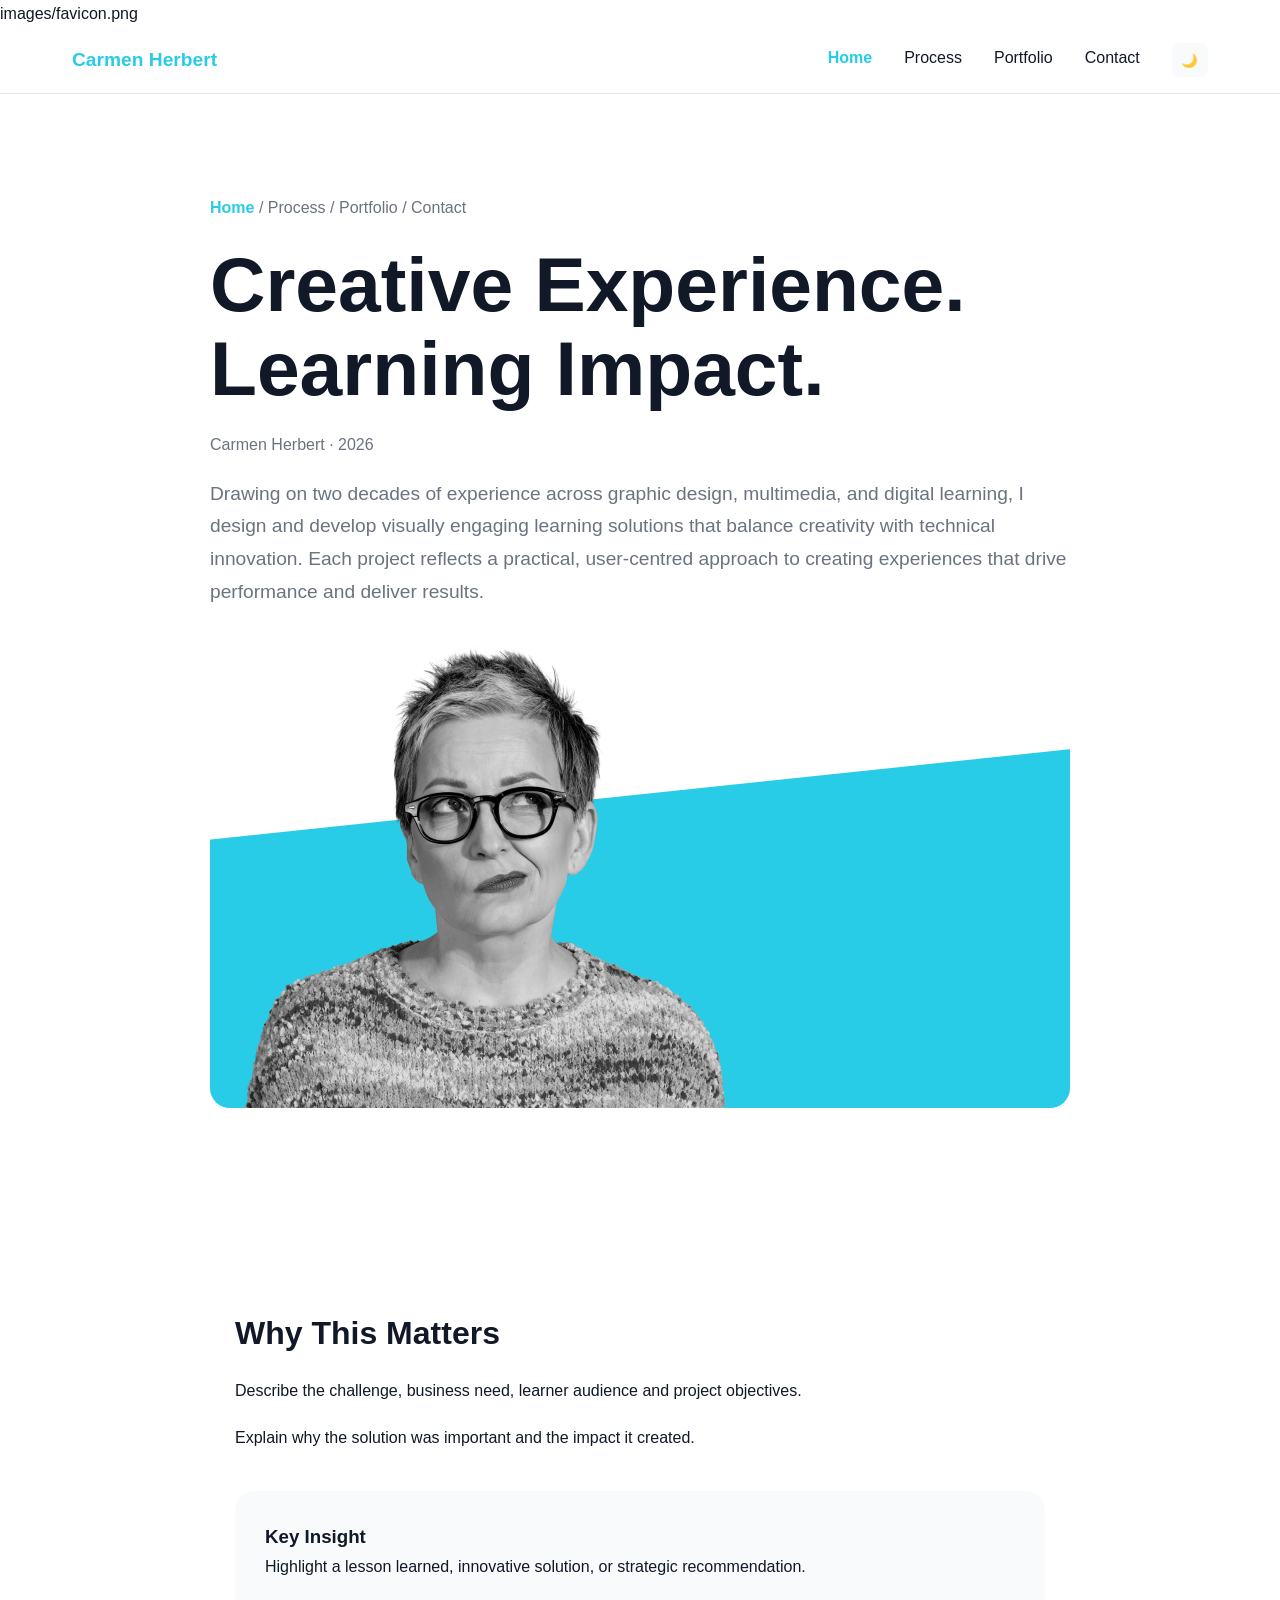
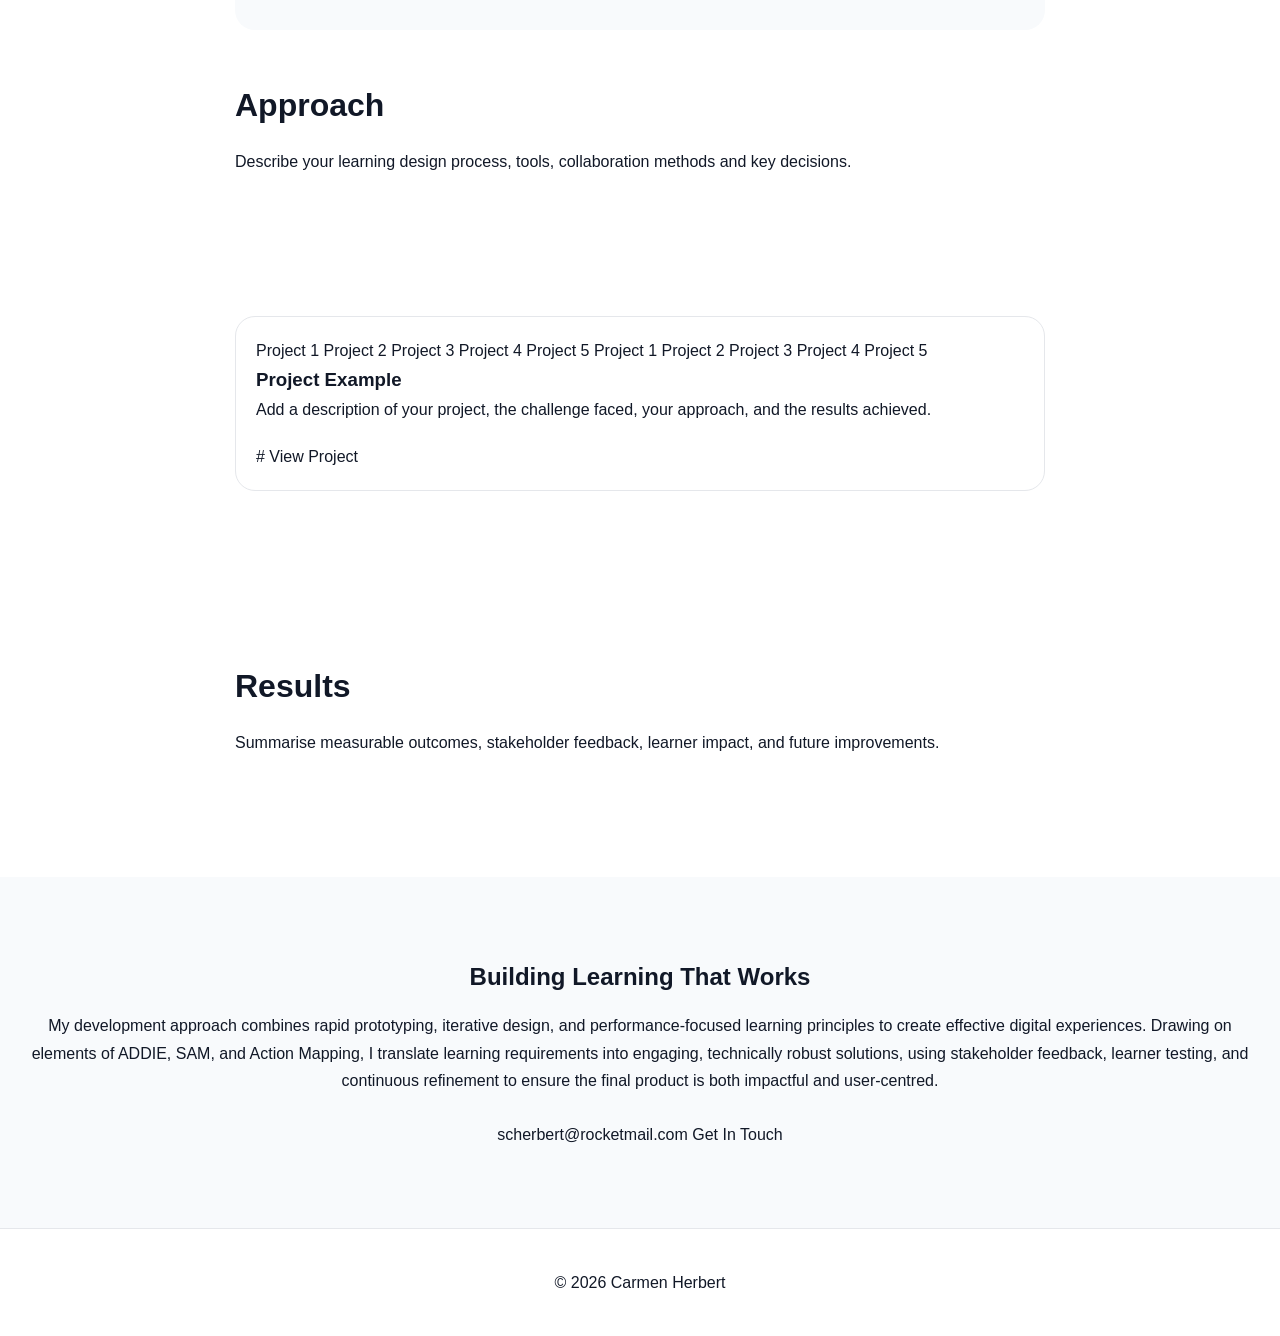
==== index.html @ e52f20be "Update index.html" ====
<!DOCTYPE html>
<html lang="en">
<head>
<meta charset="UTF-8">
<meta name="viewport" content="width=device-width, initial-scale=1.0">

<title>Carmen Herbert | Learning Experience Portfolio</title>
<link>images/favicon.png</link>
<style>

:root{
    --bg:#ffffff;
    --text:#111827;
    --muted:#6b7280;
    --card:#f8fafc;
    --border:#e5e7eb;
}

.dark{
    --bg:#0f172a;
    --text:#f8fafc;
    --muted:#94a3b8;
    --card:#1e293b;
    --border:#334155;
}

*{
    margin:0;
    padding:0;
    box-sizing:border-box;
}

html{
    scroll-behavior:smooth;
}

body{
    font-family:Arial, Helvetica, sans-serif;
    background:var(--bg);
    color:var(--text);
    line-height:1.7;
    transition:.3s ease;
}

/* NAVIGATION */

.menu a{
    text-decoration:none;
    color:var(--muted);
    padding-bottom:5px;
}

.menu a:hover{
    color:var(--text);
}

.menu a.active{
    color:#29cce6;
    font-weight:700;
}

.menu a{
    text-decoration:none;
    color:var(--text);
    transition:.3s;
}

.menu a:hover{
    color:#29cce6;
}

header{
    position:sticky;
    top:0;
    background:var(--bg);
    border-bottom:1px solid var(--border);
    z-index:1000;
}

.nav{
    max-width:1200px;
    margin:auto;
    padding:1rem 2rem;

    display:flex;
    justify-content:space-between;
    align-items:center;
}

.logo{
    font-weight:bold;
    font-size:1.2rem;
    color:#29cce6;
}

.menu{
    display:flex;
    align-items:center;
    gap:2rem;
}

.menu a{
    text-decoration:none;
    color:var(--text);
}

.theme-btn{
    border:none;
    background:var(--card);
    color:var(--text);
    padding:.6rem;
    border-radius:8px;
    cursor:pointer;
}

.hamburger{
    display:none;
    background:none;
    border:none;
    color:var(--text);
    font-size:1.5rem;
    cursor:pointer;
}

/* HERO */

.hero{
    max-width:900px;
    margin:auto;
    padding:100px 20px 60px;
}
.hero-image{
    width:100%;
    max-width:1100px;
    height:500px;
    margin:0 auto 50px;

    background-size:cover;
    background-position:center;
    background-repeat:no-repeat;

    border-radius:20px;
}

.home-hero{
    background-image:url('images/home-hero.png');
}

.process-hero{
    background-image:url('images/process-hero.png');
}

.portfolio-hero{
    background-image:url('images/portfolio-hero.png');
}

.contact-hero{
    background-image:url('images/contact-hero.png');
}
    
.breadcrumbs{
    color:var(--muted);
    margin-bottom:20px;
}
.breadcrumbs a{
    color:var(--muted);
    text-decoration:none;
    transition:.3s;
}
.breadcrumbs a:hover{
    color:#29cce6;
}
.breadcrumbs a.active{
    color:#29cce6;
    font-weight:bold;
}

.hero h1{
    font-size:clamp(3rem,6vw,5rem);
    line-height:1.1;
    margin-bottom:20px;
}

.meta{
    color:var(--muted);
    margin-bottom:20px;
}

.intro{
    font-size:1.2rem;
    color:var(--muted);
}

/* CONTENT */

.content{
    max-width:850px;
    margin:auto;
    padding:40px 20px;
}

.content h2{
    margin:3rem 0 1rem;
    font-size:2rem;
}

.content p{
    margin-bottom:1.25rem;
}

.callout{
    background:var(--card);
    padding:30px;
    border-radius:20px;
    margin:40px 0;
}
.portfolio-slider::before,
.portfolio-slider::after {
    content: "";
    position: absolute;
    top: 0;
    width: 120px;
    height: 100%;
    z-index: 2;
}

.portfolio-slider::before {
    left: 0;
    background: linear-gradient(to right, white, transparent);
}

.portfolio-slider::after {
    right: 0;
    background: linear-gradient(to left, white, transparent);
}
/* PLACEHOLDER IMAGES */

.placeholder{
    background:var(--card);
    border:2px dashed var(--border);
    border-radius:20px;

    display:flex;
    justify-content:center;
    align-items:center;

    color:var(--muted);
    font-weight:bold;
    text-align:center;
}

.hero-placeholder{
    height:500px;
    margin:0 auto 50px;
    max-width:1100px;
}

.project-placeholder{
    height:300px;
    margin-bottom:20px;
}

/* PROJECT CARD */

.project-card{
    border:1px solid var(--border);
    border-radius:20px;
    padding:20px;
    margin:40px 0;
    transition:.3s ease;
}

.project-card:hover{
    transform:translateY(-5px);
}

.button{
    display:inline-block;
    background:#2563eb;
    color:white;
    text-decoration:none;
    padding:12px 20px;
    border-radius:10px;
    margin-top:10px;
}

/* CTA */

.cta{
    background:var(--card);
    text-align:center;
    padding:80px 20px;
    margin-top:60px;
}

.cta h2{
    margin-bottom:15px;
}

/* FOOTER */

footer{
    text-align:center;
    padding:40px;
    border-top:1px solid var(--border);
}

/* ANIMATION */

.reveal{
    opacity:0;
    transform:translateY(40px);
    transition:.8s ease;
}

.reveal.active{
    opacity:1;
    transform:translateY(0);
}
/* PORTFOLIO SLIDER */

.portfolio-slider{
    width:100%;
    overflow:hidden;
    position:relative;
    padding:20px 0;
}

.slider-track{
    display:flex;
    gap:20px;
    width:max-content;
    animation:scroll 30s linear infinite;
}

.slide{
    width:400px;
    height:250px;
    flex-shrink:0;

    background:linear-gradient(
        135deg,
        #d9d9d9,
        #bdbdbd
    );

    border-radius:16px;

    display:flex;
    align-items:center;
    justify-content:center;

    font-weight:bold;
    color:#666;

    box-shadow:0 8px 20px rgba(0,0,0,.15);
}

@keyframes scroll{

    from{
        transform:translateX(0);
    }

    to{
        transform:translateX(-50%);
    }

}
    
/* MOBILE */

@media(max-width:768px){

    .hamburger{
        display:block;
    }

    .menu{
        display:none;
        position:absolute;
        top:70px;
        left:0;
        right:0;
        background:var(--bg);
        flex-direction:column;
        padding:2rem;
        border-bottom:1px solid var(--border);
    }

    .menu.active{
        display:flex;
    }

    .hero h1{
        font-size:3rem;
    }
}

</style>

</head>

<body>

<header>

<nav class="nav">

<div class="logo">
Carmen Herbert
</div>

<button id="menu-toggle" class="hamburger">
☰
</button>

<div class="menu" id="menu">

<a href="index.html">Home</a>
<a href="process.html">Process</a>
<a href="portfolio.html">Portfolio</a>
<a href="contact.html">Contact</a>

<button id="theme-toggle" class="theme-btn">
🌙
</button>

</div>

</nav>

</header>

<main>

<section id="home" class="hero reveal">

<div class="breadcrumbs">

<a href="index.html">Home</a>
<span>/</span>

<a href="process.html">Process</a>
<span>/</span>

<a href="portfolio.html">Portfolio</a>
<span>/</span>

<a href="contact.html">Contact</a>

</div>

<h1>
Creative Experience. Learning Impact.
</h1>

<div class="meta">
Carmen Herbert · 2026
</div>

<p class="intro">
Drawing on two decades of experience across graphic design, multimedia, and digital learning, I design and develop visually engaging learning solutions that balance creativity with technical innovation. Each project reflects a practical, user-centred approach to creating experiences that drive performance and deliver results.

<div class="hero-image home-hero"></div>
</section>



<section id="process" class="content reveal">

<h2>Why This Matters</h2>

<p>
Describe the challenge, business need, learner audience and project objectives.
</p>

<p>
Explain why the solution was important and the impact it created.
</p>

<div class="callout">

<h3>Key Insight</h3>

<p>
Highlight a lesson learned, innovative solution, or strategic recommendation.
</p>

</div>

<h2>Approach</h2>

<p>
Describe your learning design process, tools, collaboration methods and key decisions.
</p>

</section>

<section id="portfolio" class="content reveal">

<div class="project-card">


Project 1
Project 2
Project 3
Project 4
Project 5
Project 1
Project 2
Project 3
Project 4
Project 5


<h3>Project Example</h3>

<p>
Add a description of your project, the challenge faced, your approach, and the results achieved.
</p>

#
View Project
</a>

</div>

</section>

<section class="content reveal">

<h2>Results</h2>

<p>
Summarise measurable outcomes, stakeholder feedback, learner impact, and future improvements.
</p>

</section>

<section id="contact" class="cta reveal">

<h2>
Building Learning That Works
</h2>

<p>
My development approach combines rapid prototyping, iterative design, and performance-focused learning principles to create effective digital experiences. Drawing on elements of ADDIE, SAM, and Action Mapping, I translate learning requirements into engaging, technically robust solutions, using stakeholder feedback, learner testing, and continuous refinement to ensure the final product is both impactful and user-centred.
</p>

<br>

scherbert@rocketmail.com
Get In Touch
</a>

</section>

</main>

<footer>

<p>© 2026 Carmen Herbert</p>

</footer>

<script>

/* Dark Mode */

const themeToggle =
document.getElementById("theme-toggle");

themeToggle.addEventListener("click",()=>{

document.body.classList.toggle("dark");

themeToggle.textContent =
document.body.classList.contains("dark")
? "☀️"
: "🌙";

});

/* Mobile Menu */

const menu =
document.getElementById("menu");

document
.getElementById("menu-toggle")
.addEventListener("click",()=>{

menu.classList.toggle("active");

});

/* Active Page */
 

document.addEventListener("DOMContentLoaded", () => {
 
    const currentPage =
        window.location.pathname.split("/").pop() || "index.html";

    document
        .querySelectorAll(".menu a, .breadcrumbs a")
        .forEach(link => {

            const href = link.getAttribute("href");
    
            if (
                href.toLowerCase() ===
                currentPage.toLowerCase()
            ) {
                link.classList.add("active");
            }
        });
});

    
/* Scroll Animation */

const observer =
new IntersectionObserver(entries=>{

entries.forEach(entry=>{

if(entry.isIntersecting){

entry.target.classList.add("active");

}

});

});

document
.querySelectorAll(".reveal")
.forEach(el=>observer.observe(el));

</script>

</body>
</html>
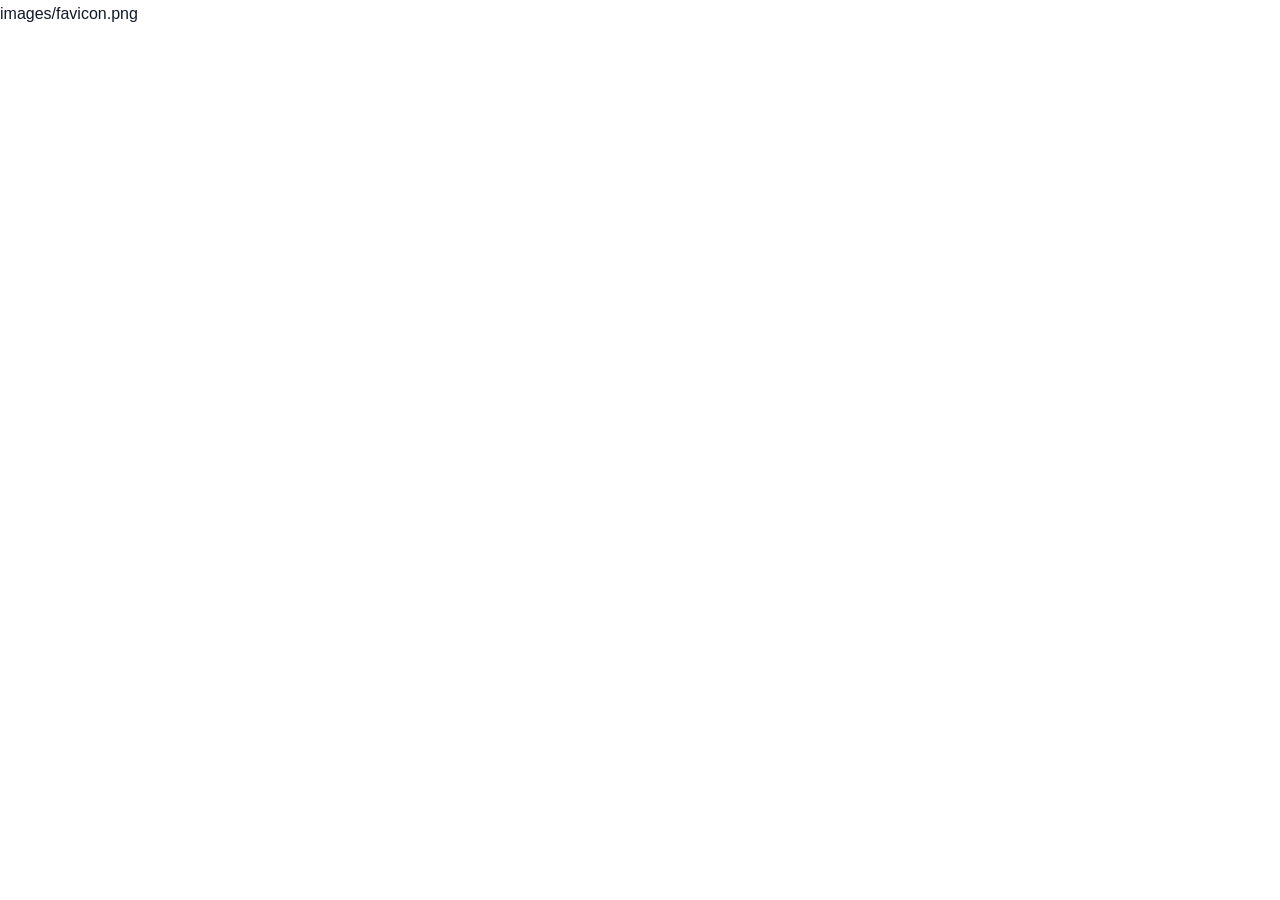
==== commit 53fbc839: "Update index.html" ====
--- a/index.html
+++ b/index.html
@@ -1,11 +1,14 @@
 <!DOCTYPE html>
 <html lang="en">
+
 <head>
 <meta charset="UTF-8">
 <meta name="viewport" content="width=device-width, initial-scale=1.0">
 
 <title>Carmen Herbert | Learning Experience Portfolio</title>
-<link>images/favicon.png</link>
+
+images/favicon.png
+
 <style>
 
 :root{
@@ -14,6 +17,7 @@
     --muted:#6b7280;
     --card:#f8fafc;
     --border:#e5e7eb;
+    --brand:#29cce6;
 }
 
 .dark{
@@ -39,35 +43,9 @@
     background:var(--bg);
     color:var(--text);
     line-height:1.7;
-    transition:.3s ease;
 }
 
 /* NAVIGATION */
-
-.menu a{
-    text-decoration:none;
-    color:var(--muted);
-    padding-bottom:5px;
-}
-
-.menu a:hover{
-    color:var(--text);
-}
-
-.menu a.active{
-    color:#29cce6;
-    font-weight:700;
-}
-
-.menu a{
-    text-decoration:none;
-    color:var(--text);
-    transition:.3s;
-}
-
-.menu a:hover{
-    color:#29cce6;
-}
 
 header{
     position:sticky;
@@ -88,15 +66,15 @@
 }
 
 .logo{
+    color:var(--brand);
     font-weight:bold;
     font-size:1.2rem;
-    color:#29cce6;
 }
 
 .menu{
     display:flex;
+    gap:2rem;
     align-items:center;
-    gap:2rem;
 }
 
 .menu a{
@@ -104,10 +82,12 @@
     color:var(--text);
 }
 
+.menu a:hover{
+    color:var(--brand);
+}
+
 .theme-btn{
     border:none;
-    background:var(--card);
-    color:var(--text);
     padding:.6rem;
     border-radius:8px;
     cursor:pointer;
@@ -115,9 +95,8 @@
 
 .hamburger{
     display:none;
+    border:none;
     background:none;
-    border:none;
-    color:var(--text);
     font-size:1.5rem;
     cursor:pointer;
 }
@@ -125,54 +104,9 @@
 /* HERO */
 
 .hero{
-    max-width:900px;
+    max-width:1100px;
     margin:auto;
-    padding:100px 20px 60px;
-}
-.hero-image{
-    width:100%;
-    max-width:1100px;
-    height:500px;
-    margin:0 auto 50px;
-
-    background-size:cover;
-    background-position:center;
-    background-repeat:no-repeat;
-
-    border-radius:20px;
-}
-
-.home-hero{
-    background-image:url('images/home-hero.png');
-}
-
-.process-hero{
-    background-image:url('images/process-hero.png');
-}
-
-.portfolio-hero{
-    background-image:url('images/portfolio-hero.png');
-}
-
-.contact-hero{
-    background-image:url('images/contact-hero.png');
-}
-    
-.breadcrumbs{
-    color:var(--muted);
-    margin-bottom:20px;
-}
-.breadcrumbs a{
-    color:var(--muted);
-    text-decoration:none;
-    transition:.3s;
-}
-.breadcrumbs a:hover{
-    color:#29cce6;
-}
-.breadcrumbs a.active{
-    color:#29cce6;
-    font-weight:bold;
+    padding:80px 20px;
 }
 
 .hero h1{
@@ -187,92 +121,107 @@
 }
 
 .intro{
-    font-size:1.2rem;
+    font-size:1.15rem;
     color:var(--muted);
-}
-
-/* CONTENT */
+    margin-bottom:40px;
+}
+
+.hero-image{
+    width:100%;
+    height:500px;
+    border-radius:20px;
+    background-image:url('images/home-hero.png');
+    background-size:cover;
+    background-position:center;
+}
+
+/* SECTION */
 
 .content{
-    max-width:850px;
+    max-width:1100px;
     margin:auto;
     padding:40px 20px;
 }
 
 .content h2{
-    margin:3rem 0 1rem;
-    font-size:2rem;
+    margin-bottom:20px;
 }
 
 .content p{
-    margin-bottom:1.25rem;
+    margin-bottom:20px;
 }
 
 .callout{
     background:var(--card);
+    border-radius:20px;
     padding:30px;
-    border-radius:20px;
-    margin:40px 0;
-}
-.portfolio-slider::before,
-.portfolio-slider::after {
-    content: "";
-    position: absolute;
-    top: 0;
-    width: 120px;
-    height: 100%;
-    z-index: 2;
-}
-
-.portfolio-slider::before {
-    left: 0;
-    background: linear-gradient(to right, white, transparent);
-}
-
-.portfolio-slider::after {
-    right: 0;
-    background: linear-gradient(to left, white, transparent);
-}
-/* PLACEHOLDER IMAGES */
-
-.placeholder{
-    background:var(--card);
-    border:2px dashed var(--border);
-    border-radius:20px;
-
-    display:flex;
-    justify-content:center;
-    align-items:center;
-
-    color:var(--muted);
-    font-weight:bold;
-    text-align:center;
-}
-
-.hero-placeholder{
-    height:500px;
-    margin:0 auto 50px;
-    max-width:1100px;
-}
-
-.project-placeholder{
-    height:300px;
-    margin-bottom:20px;
-}
-
-/* PROJECT CARD */
+    margin:30px 0;
+}
+
+/* PORTFOLIO CARD */
 
 .project-card{
     border:1px solid var(--border);
     border-radius:20px;
     padding:20px;
-    margin:40px 0;
-    transition:.3s ease;
-}
-
-.project-card:hover{
-    transform:translateY(-5px);
-}
+}
+
+/* CAROUSEL */
+
+.portfolio-slider{
+    width:100%;
+    overflow:hidden;
+    margin-bottom:30px;
+}
+
+.slider-track{
+    display:flex;
+    gap:20px;
+    width:max-content;
+    animation:scroll 30s linear infinite;
+}
+
+.slide{
+    width:400px;
+    height:250px;
+    flex-shrink:0;
+
+    border-radius:16px;
+
+    background:linear-gradient(
+        135deg,
+        #d9d9d9,
+        #bdbdbd
+    );
+
+    display:flex;
+    align-items:center;
+    justify-content:center;
+
+    font-weight:bold;
+    color:#555;
+}
+
+@keyframes scroll{
+
+    from{
+        transform:translateX(0);
+    }
+
+    to{
+        transform:translateX(-2100px);
+    }
+
+}
+
+.slide img{
+    width:100%;
+    height:100%;
+    object-fit:cover;
+    border-radius:16px;
+}
+
+/* BUTTON */
 
 .button{
     display:inline-block;
@@ -281,7 +230,6 @@
     text-decoration:none;
     padding:12px 20px;
     border-radius:10px;
-    margin-top:10px;
 }
 
 /* CTA */
@@ -293,10 +241,6 @@
     margin-top:60px;
 }
 
-.cta h2{
-    margin-bottom:15px;
-}
-
 /* FOOTER */
 
 footer{
@@ -310,337 +254,4 @@
 .reveal{
     opacity:0;
     transform:translateY(40px);
-    transition:.8s ease;
-}
-
-.reveal.active{
-    opacity:1;
-    transform:translateY(0);
-}
-/* PORTFOLIO SLIDER */
-
-.portfolio-slider{
-    width:100%;
-    overflow:hidden;
-    position:relative;
-    padding:20px 0;
-}
-
-.slider-track{
-    display:flex;
-    gap:20px;
-    width:max-content;
-    animation:scroll 30s linear infinite;
-}
-
-.slide{
-    width:400px;
-    height:250px;
-    flex-shrink:0;
-
-    background:linear-gradient(
-        135deg,
-        #d9d9d9,
-        #bdbdbd
-    );
-
-    border-radius:16px;
-
-    display:flex;
-    align-items:center;
-    justify-content:center;
-
-    font-weight:bold;
-    color:#666;
-
-    box-shadow:0 8px 20px rgba(0,0,0,.15);
-}
-
-@keyframes scroll{
-
-    from{
-        transform:translateX(0);
-    }
-
-    to{
-        transform:translateX(-50%);
-    }
-
-}
-    
-/* MOBILE */
-
-@media(max-width:768px){
-
-    .hamburger{
-        display:block;
-    }
-
-    .menu{
-        display:none;
-        position:absolute;
-        top:70px;
-        left:0;
-        right:0;
-        background:var(--bg);
-        flex-direction:column;
-        padding:2rem;
-        border-bottom:1px solid var(--border);
-    }
-
-    .menu.active{
-        display:flex;
-    }
-
-    .hero h1{
-        font-size:3rem;
-    }
-}
-
-</style>
-
-</head>
-
-<body>
-
-<header>
-
-<nav class="nav">
-
-<div class="logo">
-Carmen Herbert
-</div>
-
-<button id="menu-toggle" class="hamburger">
-☰
-</button>
-
-<div class="menu" id="menu">
-
-<a href="index.html">Home</a>
-<a href="process.html">Process</a>
-<a href="portfolio.html">Portfolio</a>
-<a href="contact.html">Contact</a>
-
-<button id="theme-toggle" class="theme-btn">
-🌙
-</button>
-
-</div>
-
-</nav>
-
-</header>
-
-<main>
-
-<section id="home" class="hero reveal">
-
-<div class="breadcrumbs">
-
-<a href="index.html">Home</a>
-<span>/</span>
-
-<a href="process.html">Process</a>
-<span>/</span>
-
-<a href="portfolio.html">Portfolio</a>
-<span>/</span>
-
-<a href="contact.html">Contact</a>
-
-</div>
-
-<h1>
-Creative Experience. Learning Impact.
-</h1>
-
-<div class="meta">
-Carmen Herbert · 2026
-</div>
-
-<p class="intro">
-Drawing on two decades of experience across graphic design, multimedia, and digital learning, I design and develop visually engaging learning solutions that balance creativity with technical innovation. Each project reflects a practical, user-centred approach to creating experiences that drive performance and deliver results.
-
-<div class="hero-image home-hero"></div>
-</section>
-
-
-
-<section id="process" class="content reveal">
-
-<h2>Why This Matters</h2>
-
-<p>
-Describe the challenge, business need, learner audience and project objectives.
-</p>
-
-<p>
-Explain why the solution was important and the impact it created.
-</p>
-
-<div class="callout">
-
-<h3>Key Insight</h3>
-
-<p>
-Highlight a lesson learned, innovative solution, or strategic recommendation.
-</p>
-
-</div>
-
-<h2>Approach</h2>
-
-<p>
-Describe your learning design process, tools, collaboration methods and key decisions.
-</p>
-
-</section>
-
-<section id="portfolio" class="content reveal">
-
-<div class="project-card">
-
-
-Project 1
-Project 2
-Project 3
-Project 4
-Project 5
-Project 1
-Project 2
-Project 3
-Project 4
-Project 5
-
-
-<h3>Project Example</h3>
-
-<p>
-Add a description of your project, the challenge faced, your approach, and the results achieved.
-</p>
-
-#
-View Project
-</a>
-
-</div>
-
-</section>
-
-<section class="content reveal">
-
-<h2>Results</h2>
-
-<p>
-Summarise measurable outcomes, stakeholder feedback, learner impact, and future improvements.
-</p>
-
-</section>
-
-<section id="contact" class="cta reveal">
-
-<h2>
-Building Learning That Works
-</h2>
-
-<p>
-My development approach combines rapid prototyping, iterative design, and performance-focused learning principles to create effective digital experiences. Drawing on elements of ADDIE, SAM, and Action Mapping, I translate learning requirements into engaging, technically robust solutions, using stakeholder feedback, learner testing, and continuous refinement to ensure the final product is both impactful and user-centred.
-</p>
-
-<br>
-
-scherbert@rocketmail.com
-Get In Touch
-</a>
-
-</section>
-
-</main>
-
-<footer>
-
-<p>© 2026 Carmen Herbert</p>
-
-</footer>
-
-<script>
-
-/* Dark Mode */
-
-const themeToggle =
-document.getElementById("theme-toggle");
-
-themeToggle.addEventListener("click",()=>{
-
-document.body.classList.toggle("dark");
-
-themeToggle.textContent =
-document.body.classList.contains("dark")
-? "☀️"
-: "🌙";
-
-});
-
-/* Mobile Menu */
-
-const menu =
-document.getElementById("menu");
-
-document
-.getElementById("menu-toggle")
-.addEventListener("click",()=>{
-
-menu.classList.toggle("active");
-
-});
-
-/* Active Page */
- 
-
-document.addEventListener("DOMContentLoaded", () => {
- 
-    const currentPage =
-        window.location.pathname.split("/").pop() || "index.html";
-
-    document
-        .querySelectorAll(".menu a, .breadcrumbs a")
-        .forEach(link => {
-
-            const href = link.getAttribute("href");
-    
-            if (
-                href.toLowerCase() ===
-                currentPage.toLowerCase()
-            ) {
-                link.classList.add("active");
-            }
-        });
-});
-
-    
-/* Scroll Animation */
-
-const observer =
-new IntersectionObserver(entries=>{
-
-entries.forEach(entry=>{
-
-if(entry.isIntersecting){
-
-entry.target.classList.add("active");
-
-}
-
-});
-
-});
-
-document
-.querySelectorAll(".reveal")
-.forEach(el=>observer.observe(el));
-
-</script>
-
-</body>
-</html>
+    transition
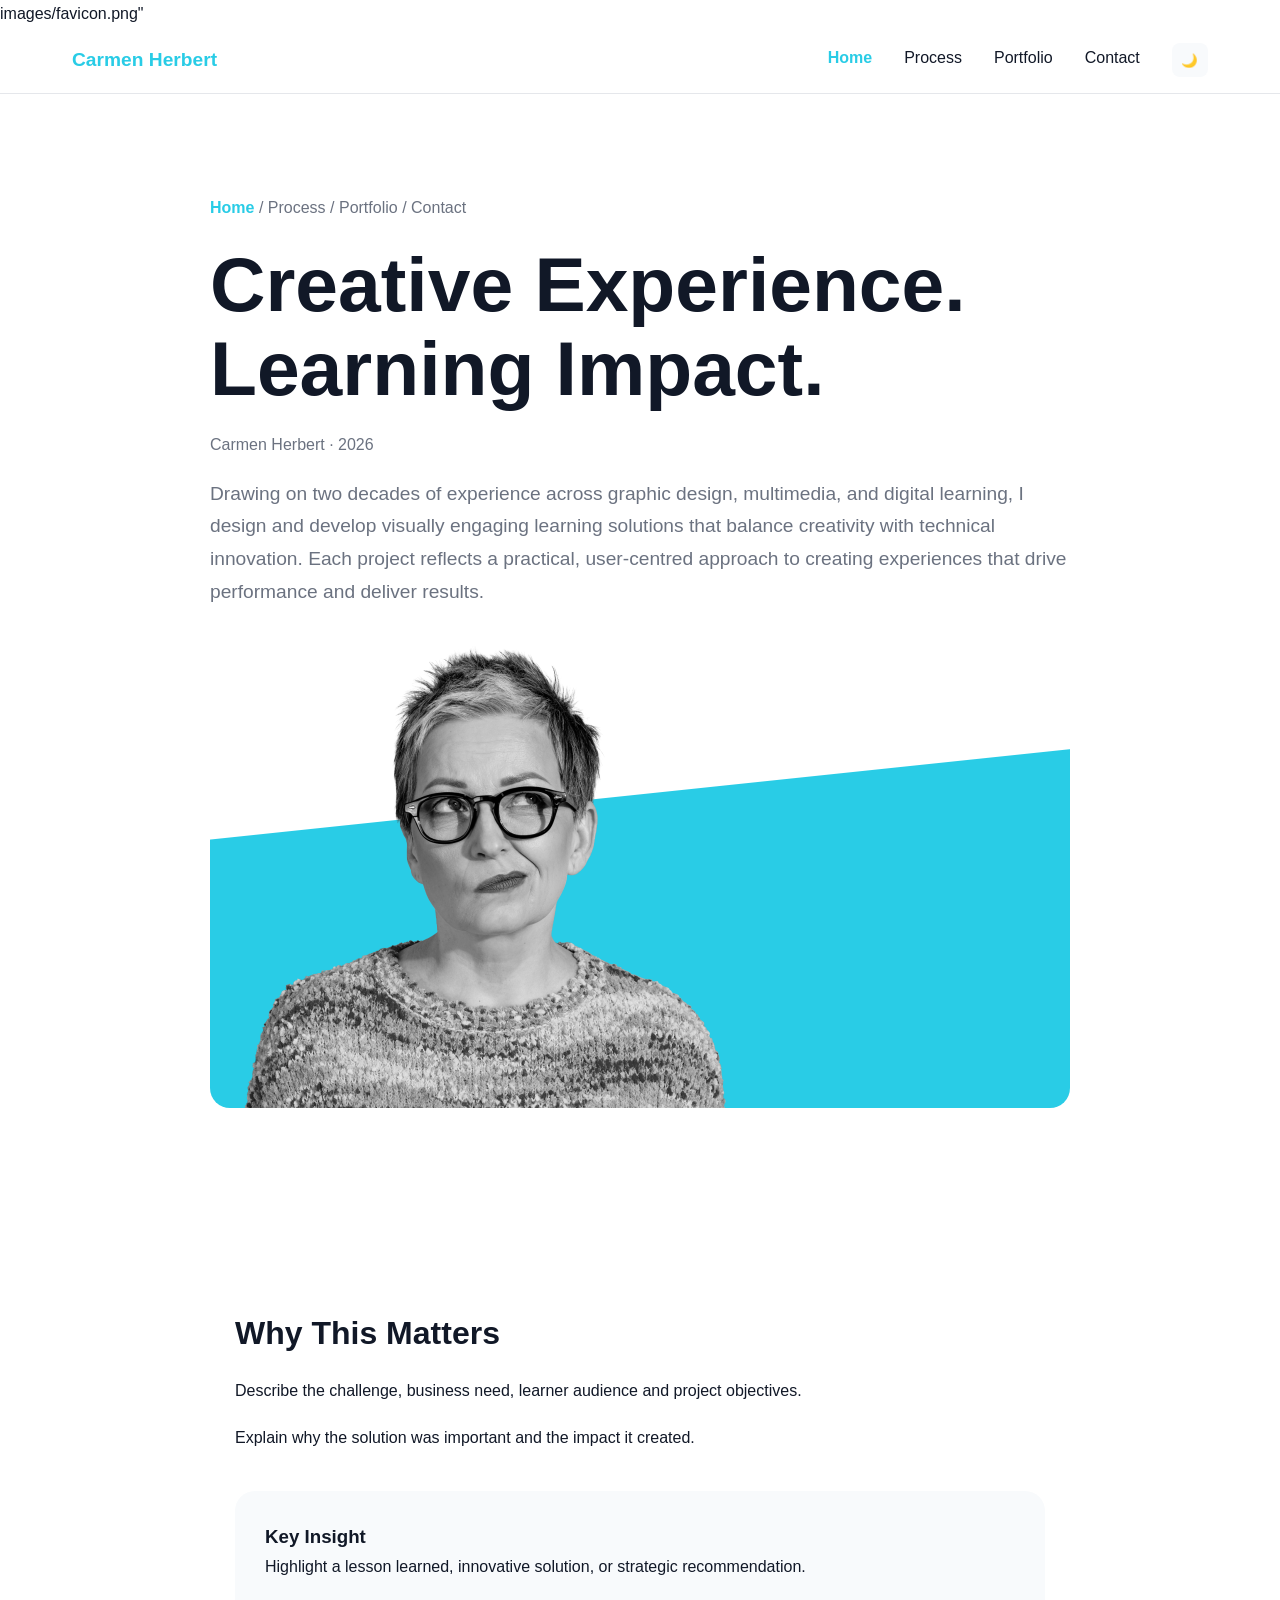
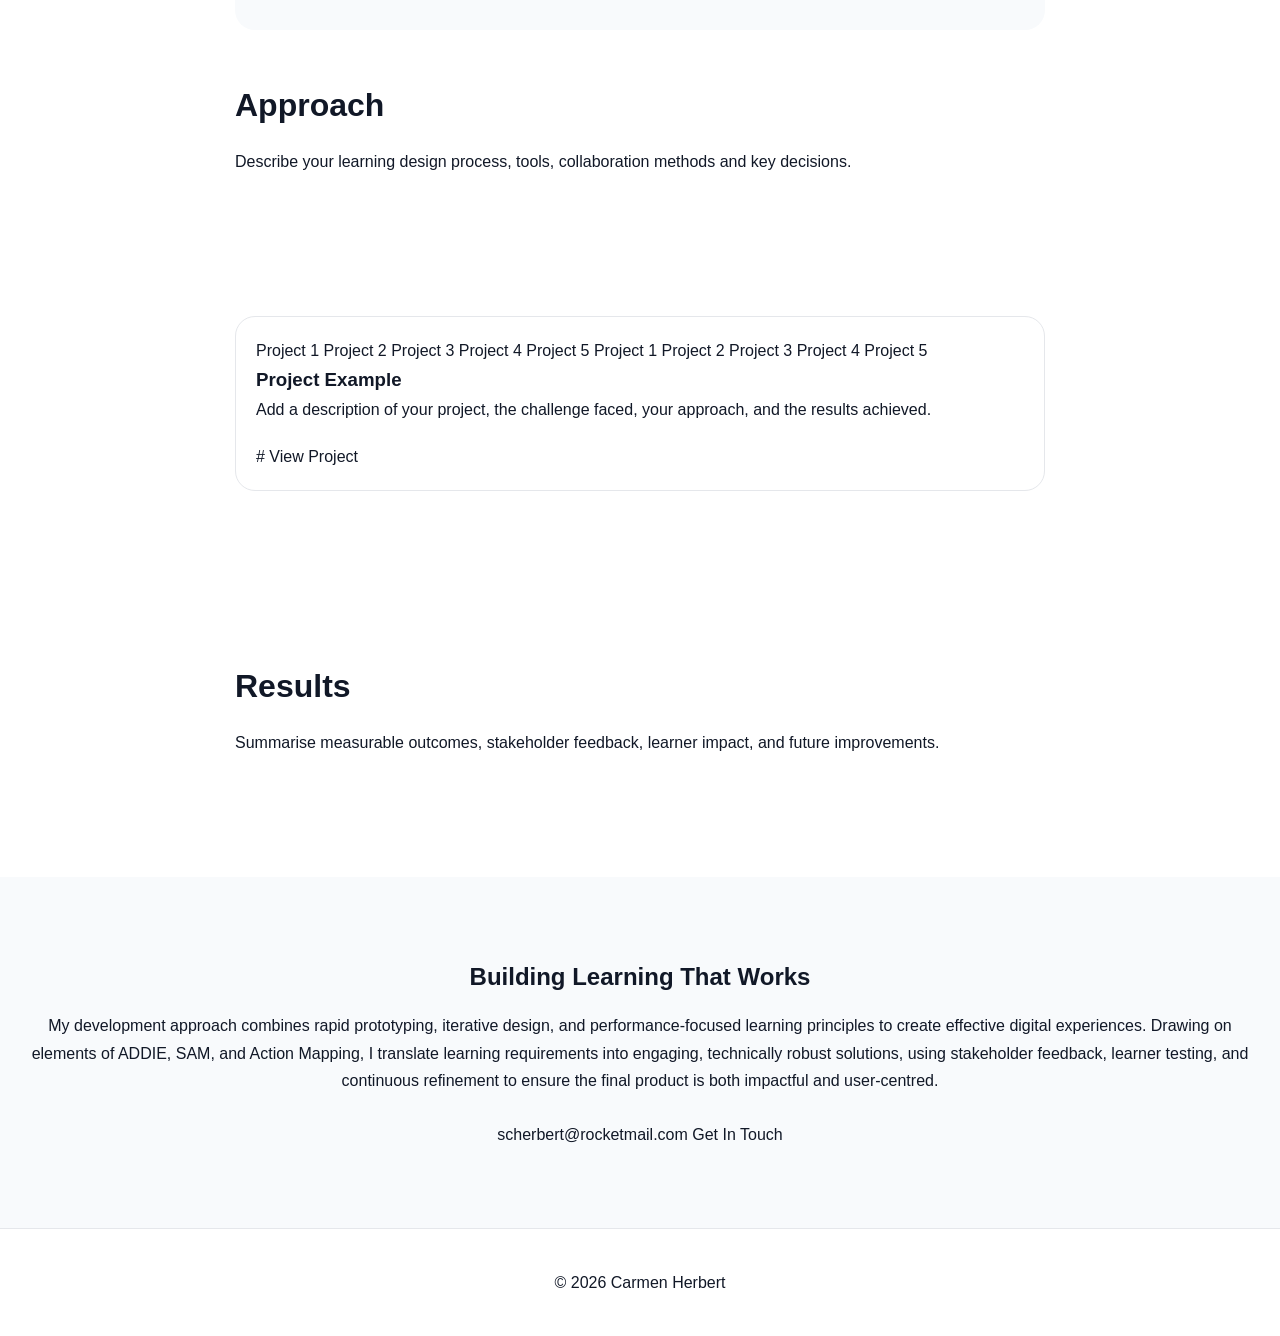
==== commit f371dd84: "Update index.html" ====
--- a/index.html
+++ b/index.html
@@ -1,14 +1,11 @@
 <!DOCTYPE html>
 <html lang="en">
-
 <head>
 <meta charset="UTF-8">
 <meta name="viewport" content="width=device-width, initial-scale=1.0">
 
 <title>Carmen Herbert | Learning Experience Portfolio</title>
-
-images/favicon.png
-
+<link>images/favicon.png"</link>
 <style>
 
 :root{
@@ -17,7 +14,6 @@
     --muted:#6b7280;
     --card:#f8fafc;
     --border:#e5e7eb;
-    --brand:#29cce6;
 }
 
 .dark{
@@ -43,9 +39,35 @@
     background:var(--bg);
     color:var(--text);
     line-height:1.7;
+    transition:.3s ease;
 }
 
 /* NAVIGATION */
+
+.menu a{
+    text-decoration:none;
+    color:var(--muted);
+    padding-bottom:5px;
+}
+
+.menu a:hover{
+    color:var(--text);
+}
+
+.menu a.active{
+    color:#29cce6;
+    font-weight:700;
+}
+
+.menu a{
+    text-decoration:none;
+    color:var(--text);
+    transition:.3s;
+}
+
+.menu a:hover{
+    color:#29cce6;
+}
 
 header{
     position:sticky;
@@ -66,15 +88,15 @@
 }
 
 .logo{
-    color:var(--brand);
     font-weight:bold;
     font-size:1.2rem;
+    color:#29cce6;
 }
 
 .menu{
     display:flex;
+    align-items:center;
     gap:2rem;
-    align-items:center;
 }
 
 .menu a{
@@ -82,12 +104,10 @@
     color:var(--text);
 }
 
-.menu a:hover{
-    color:var(--brand);
-}
-
 .theme-btn{
     border:none;
+    background:var(--card);
+    color:var(--text);
     padding:.6rem;
     border-radius:8px;
     cursor:pointer;
@@ -95,8 +115,9 @@
 
 .hamburger{
     display:none;
+    background:none;
     border:none;
-    background:none;
+    color:var(--text);
     font-size:1.5rem;
     cursor:pointer;
 }
@@ -104,9 +125,54 @@
 /* HERO */
 
 .hero{
+    max-width:900px;
+    margin:auto;
+    padding:100px 20px 60px;
+}
+.hero-image{
+    width:100%;
     max-width:1100px;
-    margin:auto;
-    padding:80px 20px;
+    height:500px;
+    margin:0 auto 50px;
+
+    background-size:cover;
+    background-position:center;
+    background-repeat:no-repeat;
+
+    border-radius:20px;
+}
+
+.home-hero{
+    background-image:url('images/home-hero.png');
+}
+
+.process-hero{
+    background-image:url('images/process-hero.png');
+}
+
+.portfolio-hero{
+    background-image:url('images/portfolio-hero.png');
+}
+
+.contact-hero{
+    background-image:url('images/contact-hero.png');
+}
+    
+.breadcrumbs{
+    color:var(--muted);
+    margin-bottom:20px;
+}
+.breadcrumbs a{
+    color:var(--muted);
+    text-decoration:none;
+    transition:.3s;
+}
+.breadcrumbs a:hover{
+    color:#29cce6;
+}
+.breadcrumbs a.active{
+    color:#29cce6;
+    font-weight:bold;
 }
 
 .hero h1{
@@ -121,107 +187,92 @@
 }
 
 .intro{
-    font-size:1.15rem;
+    font-size:1.2rem;
     color:var(--muted);
-    margin-bottom:40px;
-}
-
-.hero-image{
-    width:100%;
-    height:500px;
-    border-radius:20px;
-    background-image:url('images/home-hero.png');
-    background-size:cover;
-    background-position:center;
-}
-
-/* SECTION */
+}
+
+/* CONTENT */
 
 .content{
-    max-width:1100px;
+    max-width:850px;
     margin:auto;
     padding:40px 20px;
 }
 
 .content h2{
-    margin-bottom:20px;
+    margin:3rem 0 1rem;
+    font-size:2rem;
 }
 
 .content p{
-    margin-bottom:20px;
+    margin-bottom:1.25rem;
 }
 
 .callout{
     background:var(--card);
+    padding:30px;
     border-radius:20px;
-    padding:30px;
-    margin:30px 0;
-}
-
-/* PORTFOLIO CARD */
+    margin:40px 0;
+}
+.portfolio-slider::before,
+.portfolio-slider::after {
+    content: "";
+    position: absolute;
+    top: 0;
+    width: 120px;
+    height: 100%;
+    z-index: 2;
+}
+
+.portfolio-slider::before {
+    left: 0;
+    background: linear-gradient(to right, white, transparent);
+}
+
+.portfolio-slider::after {
+    right: 0;
+    background: linear-gradient(to left, white, transparent);
+}
+/* PLACEHOLDER IMAGES */
+
+.placeholder{
+    background:var(--card);
+    border:2px dashed var(--border);
+    border-radius:20px;
+
+    display:flex;
+    justify-content:center;
+    align-items:center;
+
+    color:var(--muted);
+    font-weight:bold;
+    text-align:center;
+}
+
+.hero-placeholder{
+    height:500px;
+    margin:0 auto 50px;
+    max-width:1100px;
+}
+
+.project-placeholder{
+    height:300px;
+    margin-bottom:20px;
+}
+
+/* PROJECT CARD */
 
 .project-card{
     border:1px solid var(--border);
     border-radius:20px;
     padding:20px;
-}
-
-/* CAROUSEL */
-
-.portfolio-slider{
-    width:100%;
-    overflow:hidden;
-    margin-bottom:30px;
-}
-
-.slider-track{
-    display:flex;
-    gap:20px;
-    width:max-content;
-    animation:scroll 30s linear infinite;
-}
-
-.slide{
-    width:400px;
-    height:250px;
-    flex-shrink:0;
-
-    border-radius:16px;
-
-    background:linear-gradient(
-        135deg,
-        #d9d9d9,
-        #bdbdbd
-    );
-
-    display:flex;
-    align-items:center;
-    justify-content:center;
-
-    font-weight:bold;
-    color:#555;
-}
-
-@keyframes scroll{
-
-    from{
-        transform:translateX(0);
-    }
-
-    to{
-        transform:translateX(-2100px);
-    }
-
-}
-
-.slide img{
-    width:100%;
-    height:100%;
-    object-fit:cover;
-    border-radius:16px;
-}
-
-/* BUTTON */
+    margin:40px 0;
+    transition:.3s ease;
+}
+
+.project-card:hover{
+    transform:translateY(-5px);
+}
 
 .button{
     display:inline-block;
@@ -230,6 +281,7 @@
     text-decoration:none;
     padding:12px 20px;
     border-radius:10px;
+    margin-top:10px;
 }
 
 /* CTA */
@@ -241,6 +293,10 @@
     margin-top:60px;
 }
 
+.cta h2{
+    margin-bottom:15px;
+}
+
 /* FOOTER */
 
 footer{
@@ -254,4 +310,382 @@
 .reveal{
     opacity:0;
     transform:translateY(40px);
-    transition
+    transition:.8s ease;
+}
+
+.reveal.active{
+    opacity:1;
+    transform:translateY(0);
+}
+/* PORTFOLIO SLIDER */
+
+.portfolio-slider{
+    width:100%;
+    overflow:hidden;
+    position:relative;
+    padding:20px 0;
+}
+
+.slider-track{
+    display:flex;
+    gap:20px;
+    width:max-content;
+    animation:scroll 30s linear infinite;
+}
+@media(max-width:768px){
+    /* PORTFOLIO SLIDER */
+
+.portfolio-slider{
+    width:100%;
+    overflow:hidden;
+    position:relative;
+    padding:20px 0;
+}
+
+.slider-track{
+    display:flex;
+    gap:20px;
+    width:max-content;
+    animation:scroll 30s linear infinite;
+}
+
+.slide{
+    width:400px;
+    height:250px;
+    flex-shrink:0;
+
+    background:#d9d9d9;
+    border-radius:16px;
+
+    display:flex;
+    align-items:center;
+    justify-content:center;
+
+    font-weight:bold;
+    color:#666;
+
+    box-shadow:0 8px 20px rgba(0,0,0,.15);
+}
+
+@keyframes scroll{
+
+    from{
+        transform:translateX(0);
+    }
+
+    to{
+        transform:translateX(-50%);
+    }
+
+}
+.slide{
+    width:400px;
+    height:250px;
+    flex-shrink:0;
+
+    background:linear-gradient(
+        135deg,
+        #d9d9d9,
+        #bdbdbd
+    );
+
+    border-radius:16px;
+
+    display:flex;
+    align-items:center;
+    justify-content:center;
+
+    font-weight:bold;
+    color:#666;
+
+    box-shadow:0 8px 20px rgba(0,0,0,.15);
+}
+
+@keyframes scroll{
+
+    from{
+        transform:translateX(0);
+    }
+
+    to{
+        transform:translateX(-50%);
+    }
+
+}
+    
+/* MOBILE */
+
+@media(max-width:768px){
+
+    .hamburger{
+        display:block;
+    }
+
+    .menu{
+        display:none;
+        position:absolute;
+        top:70px;
+        left:0;
+        right:0;
+        background:var(--bg);
+        flex-direction:column;
+        padding:2rem;
+        border-bottom:1px solid var(--border);
+    }
+
+    .menu.active{
+        display:flex;
+    }
+
+    .hero h1{
+        font-size:3rem;
+    }
+}
+
+</style>
+
+</head>
+
+<body>
+
+<header>
+
+<nav class="nav">
+
+<div class="logo">
+Carmen Herbert
+</div>
+
+<button id="menu-toggle" class="hamburger">
+☰
+</button>
+
+<div class="menu" id="menu">
+
+<a href="index.html">Home</a>
+<a href="process.html">Process</a>
+<a href="portfolio.html">Portfolio</a>
+<a href="contact.html">Contact</a>
+
+<button id="theme-toggle" class="theme-btn">
+🌙
+</button>
+
+</div>
+
+</nav>
+
+</header>
+
+<main>
+
+<section id="home" class="hero reveal">
+
+<div class="breadcrumbs">
+
+<a href="index.html">Home</a>
+<span>/</span>
+
+<a href="process.html">Process</a>
+<span>/</span>
+
+<a href="portfolio.html">Portfolio</a>
+<span>/</span>
+
+<a href="contact.html">Contact</a>
+
+</div>
+
+<h1>
+Creative Experience. Learning Impact.
+</h1>
+
+<div class="meta">
+Carmen Herbert · 2026
+</div>
+
+<p class="intro">
+Drawing on two decades of experience across graphic design, multimedia, and digital learning, I design and develop visually engaging learning solutions that balance creativity with technical innovation. Each project reflects a practical, user-centred approach to creating experiences that drive performance and deliver results.
+
+<div class="hero-image home-hero"></div>
+</section>
+
+
+
+<section id="process" class="content reveal">
+
+<h2>Why This Matters</h2>
+
+<p>
+Describe the challenge, business need, learner audience and project objectives.
+</p>
+
+<p>
+Explain why the solution was important and the impact it created.
+</p>
+
+<div class="callout">
+
+<h3>Key Insight</h3>
+
+<p>
+Highlight a lesson learned, innovative solution, or strategic recommendation.
+</p>
+
+</div>
+
+<h2>Approach</h2>
+
+<p>
+Describe your learning design process, tools, collaboration methods and key decisions.
+</p>
+
+</section>
+
+<section id="portfolio" class="content reveal">
+
+<div class="project-card">
+
+
+Project 1
+Project 2
+Project 3
+Project 4
+Project 5
+Project 1
+Project 2
+Project 3
+Project 4
+Project 5
+
+
+<h3>Project Example</h3>
+
+<p>
+Add a description of your project, the challenge faced, your approach, and the results achieved.
+</p>
+
+#
+View Project
+</a>
+
+</div>
+
+</section>
+
+<section class="content reveal">
+
+<h2>Results</h2>
+
+<p>
+Summarise measurable outcomes, stakeholder feedback, learner impact, and future improvements.
+</p>
+
+</section>
+
+<section id="contact" class="cta reveal">
+
+<h2>
+Building Learning That Works
+</h2>
+
+<p>
+My development approach combines rapid prototyping, iterative design, and performance-focused learning principles to create effective digital experiences. Drawing on elements of ADDIE, SAM, and Action Mapping, I translate learning requirements into engaging, technically robust solutions, using stakeholder feedback, learner testing, and continuous refinement to ensure the final product is both impactful and user-centred.
+</p>
+
+<br>
+
+scherbert@rocketmail.com
+Get In Touch
+</a>
+
+</section>
+
+</main>
+
+<footer>
+
+<p>© 2026 Carmen Herbert</p>
+
+</footer>
+
+<script>
+
+/* Dark Mode */
+
+const themeToggle =
+document.getElementById("theme-toggle");
+
+themeToggle.addEventListener("click",()=>{
+
+document.body.classList.toggle("dark");
+
+themeToggle.textContent =
+document.body.classList.contains("dark")
+? "☀️"
+: "🌙";
+
+});
+
+/* Mobile Menu */
+
+const menu =
+document.getElementById("menu");
+
+document
+.getElementById("menu-toggle")
+.addEventListener("click",()=>{
+
+menu.classList.toggle("active");
+
+});
+
+/* Active Page */
+ 
+
+document.addEventListener("DOMContentLoaded", () => {
+ 
+    const currentPage =
+        window.location.pathname.split("/").pop() || "index.html";
+
+    document
+        .querySelectorAll(".menu a, .breadcrumbs a")
+        .forEach(link => {
+
+            const href = link.getAttribute("href");
+    
+            if (
+                href.toLowerCase() ===
+                currentPage.toLowerCase()
+            ) {
+                link.classList.add("active");
+            }
+        });
+});
+
+    
+/* Scroll Animation */
+
+const observer =
+new IntersectionObserver(entries=>{
+
+entries.forEach(entry=>{
+
+if(entry.isIntersecting){
+
+entry.target.classList.add("active");
+
+}
+
+});
+
+});
+
+document
+.querySelectorAll(".reveal")
+.forEach(el=>observer.observe(el));
+
+</script>
+
+</body>
+</html>
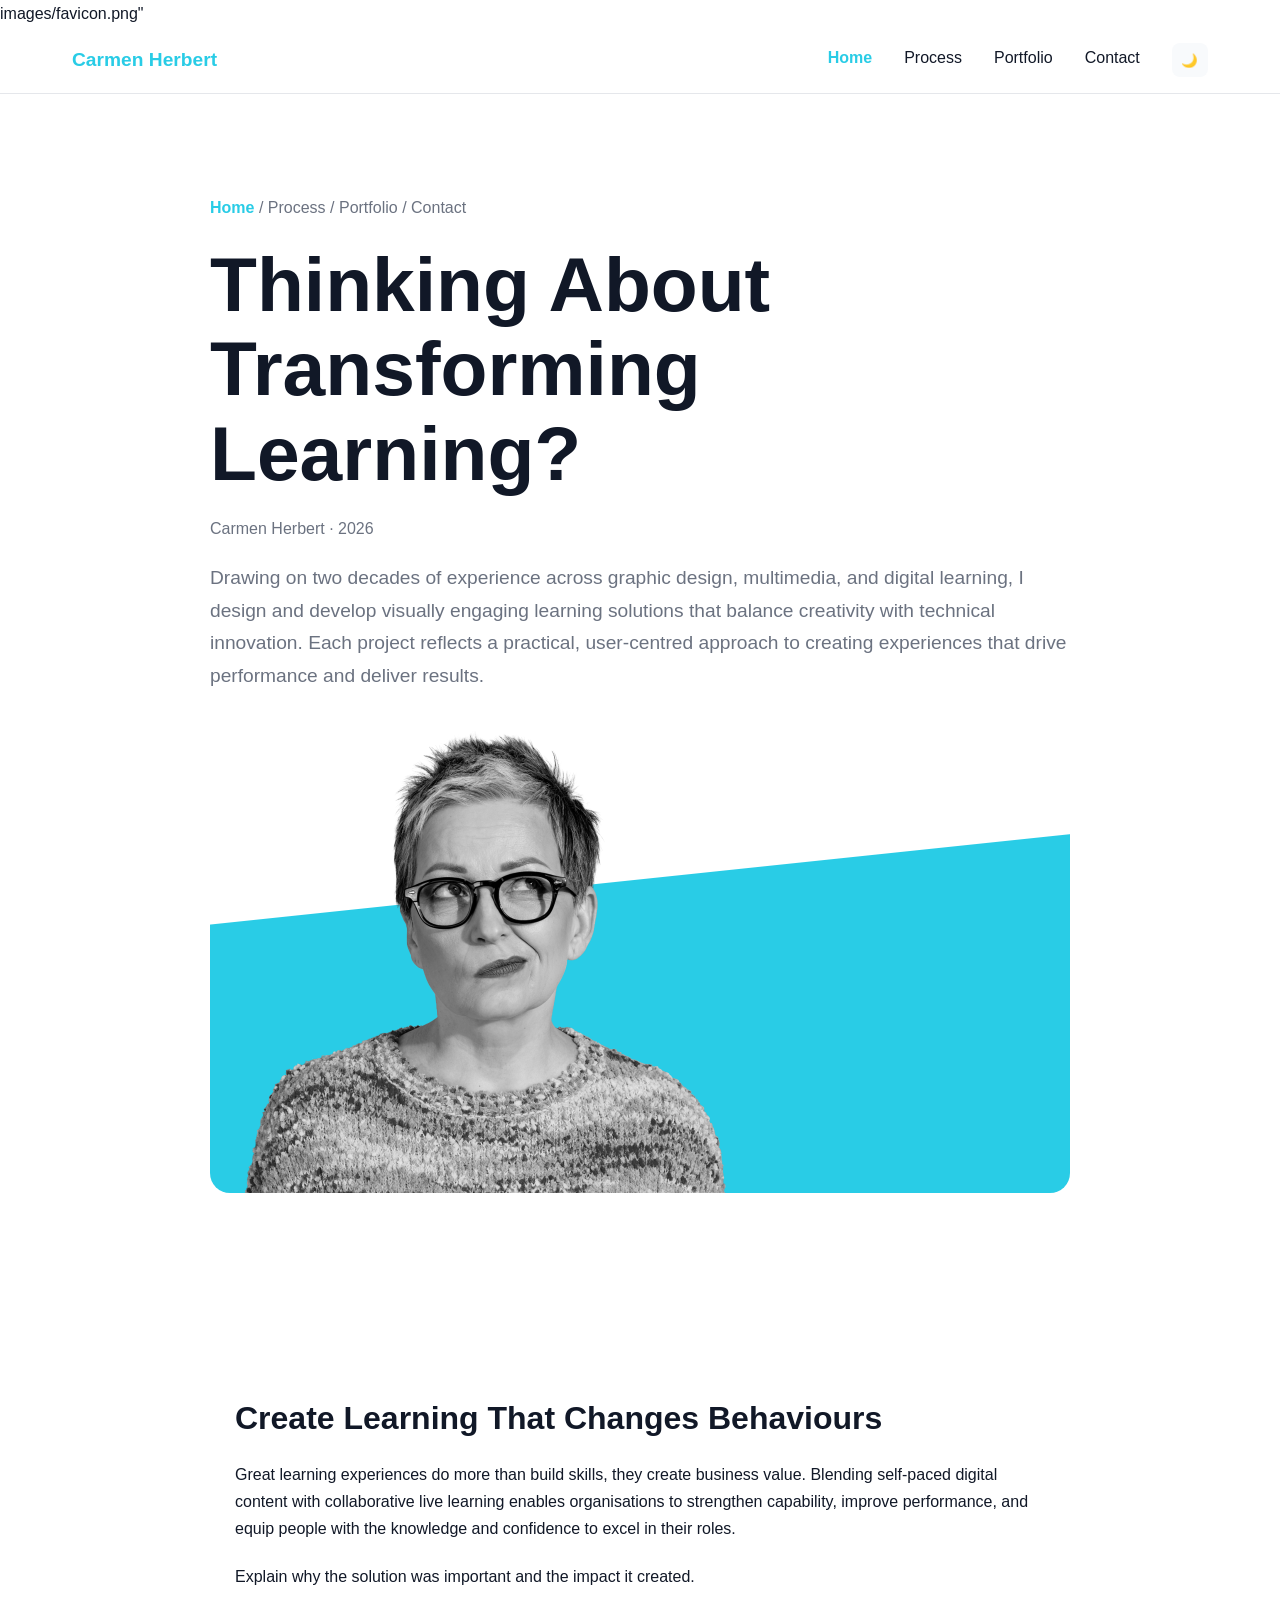
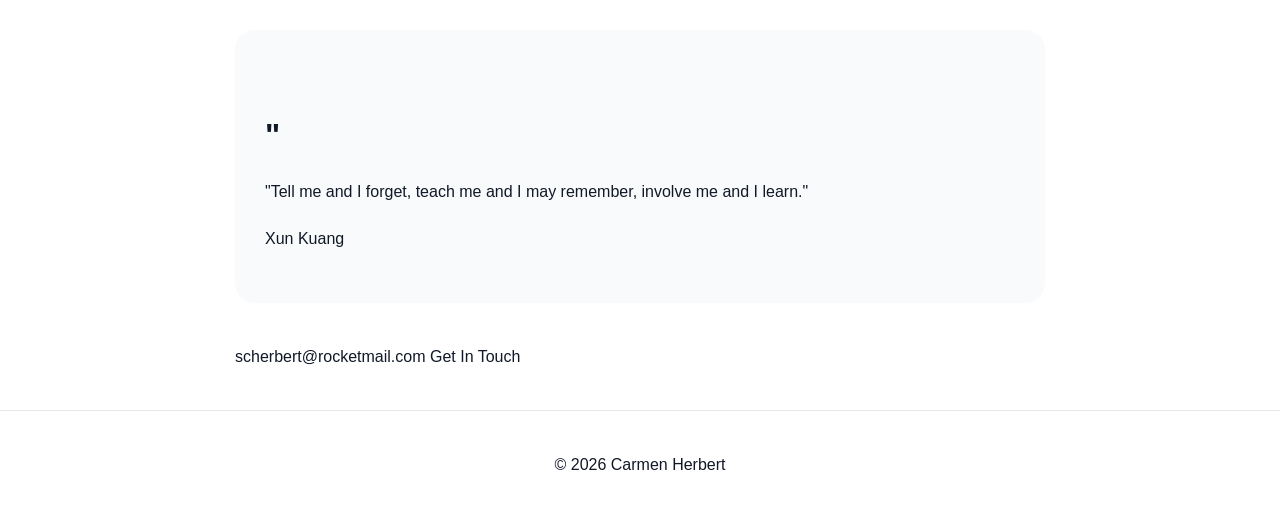
==== commit 8b5b12df: "Update index.html" ====
--- a/index.html
+++ b/index.html
@@ -497,7 +497,7 @@
 </div>
 
 <h1>
-Creative Experience. Learning Impact.
+Thinking About Transforming Learning?
 </h1>
 
 <div class="meta">
@@ -510,14 +510,12 @@
 <div class="hero-image home-hero"></div>
 </section>
 
-
-
 <section id="process" class="content reveal">
 
-<h2>Why This Matters</h2>
+<h2>Create Learning That Changes Behaviours</h2>
 
 <p>
-Describe the challenge, business need, learner audience and project objectives.
+Great learning experiences do more than build skills, they create business value. Blending self-paced digital content with collaborative live learning enables organisations to strengthen capability, improve performance, and equip people with the knowledge and confidence to excel in their roles.
 </p>
 
 <p>
@@ -526,74 +524,16 @@
 
 <div class="callout">
 
-<h3>Key Insight</h3>
+<h2>"</h2>
 
 <p>
-Highlight a lesson learned, innovative solution, or strategic recommendation.
+"Tell me and I forget, teach me and I may remember, involve me and I learn."
 </p>
+    <p>
+Xun Kuang</p>
 
 </div>
 
-<h2>Approach</h2>
-
-<p>
-Describe your learning design process, tools, collaboration methods and key decisions.
-</p>
-
-</section>
-
-<section id="portfolio" class="content reveal">
-
-<div class="project-card">
-
-
-Project 1
-Project 2
-Project 3
-Project 4
-Project 5
-Project 1
-Project 2
-Project 3
-Project 4
-Project 5
-
-
-<h3>Project Example</h3>
-
-<p>
-Add a description of your project, the challenge faced, your approach, and the results achieved.
-</p>
-
-#
-View Project
-</a>
-
-</div>
-
-</section>
-
-<section class="content reveal">
-
-<h2>Results</h2>
-
-<p>
-Summarise measurable outcomes, stakeholder feedback, learner impact, and future improvements.
-</p>
-
-</section>
-
-<section id="contact" class="cta reveal">
-
-<h2>
-Building Learning That Works
-</h2>
-
-<p>
-My development approach combines rapid prototyping, iterative design, and performance-focused learning principles to create effective digital experiences. Drawing on elements of ADDIE, SAM, and Action Mapping, I translate learning requirements into engaging, technically robust solutions, using stakeholder feedback, learner testing, and continuous refinement to ensure the final product is both impactful and user-centred.
-</p>
-
-<br>
 
 scherbert@rocketmail.com
 Get In Touch
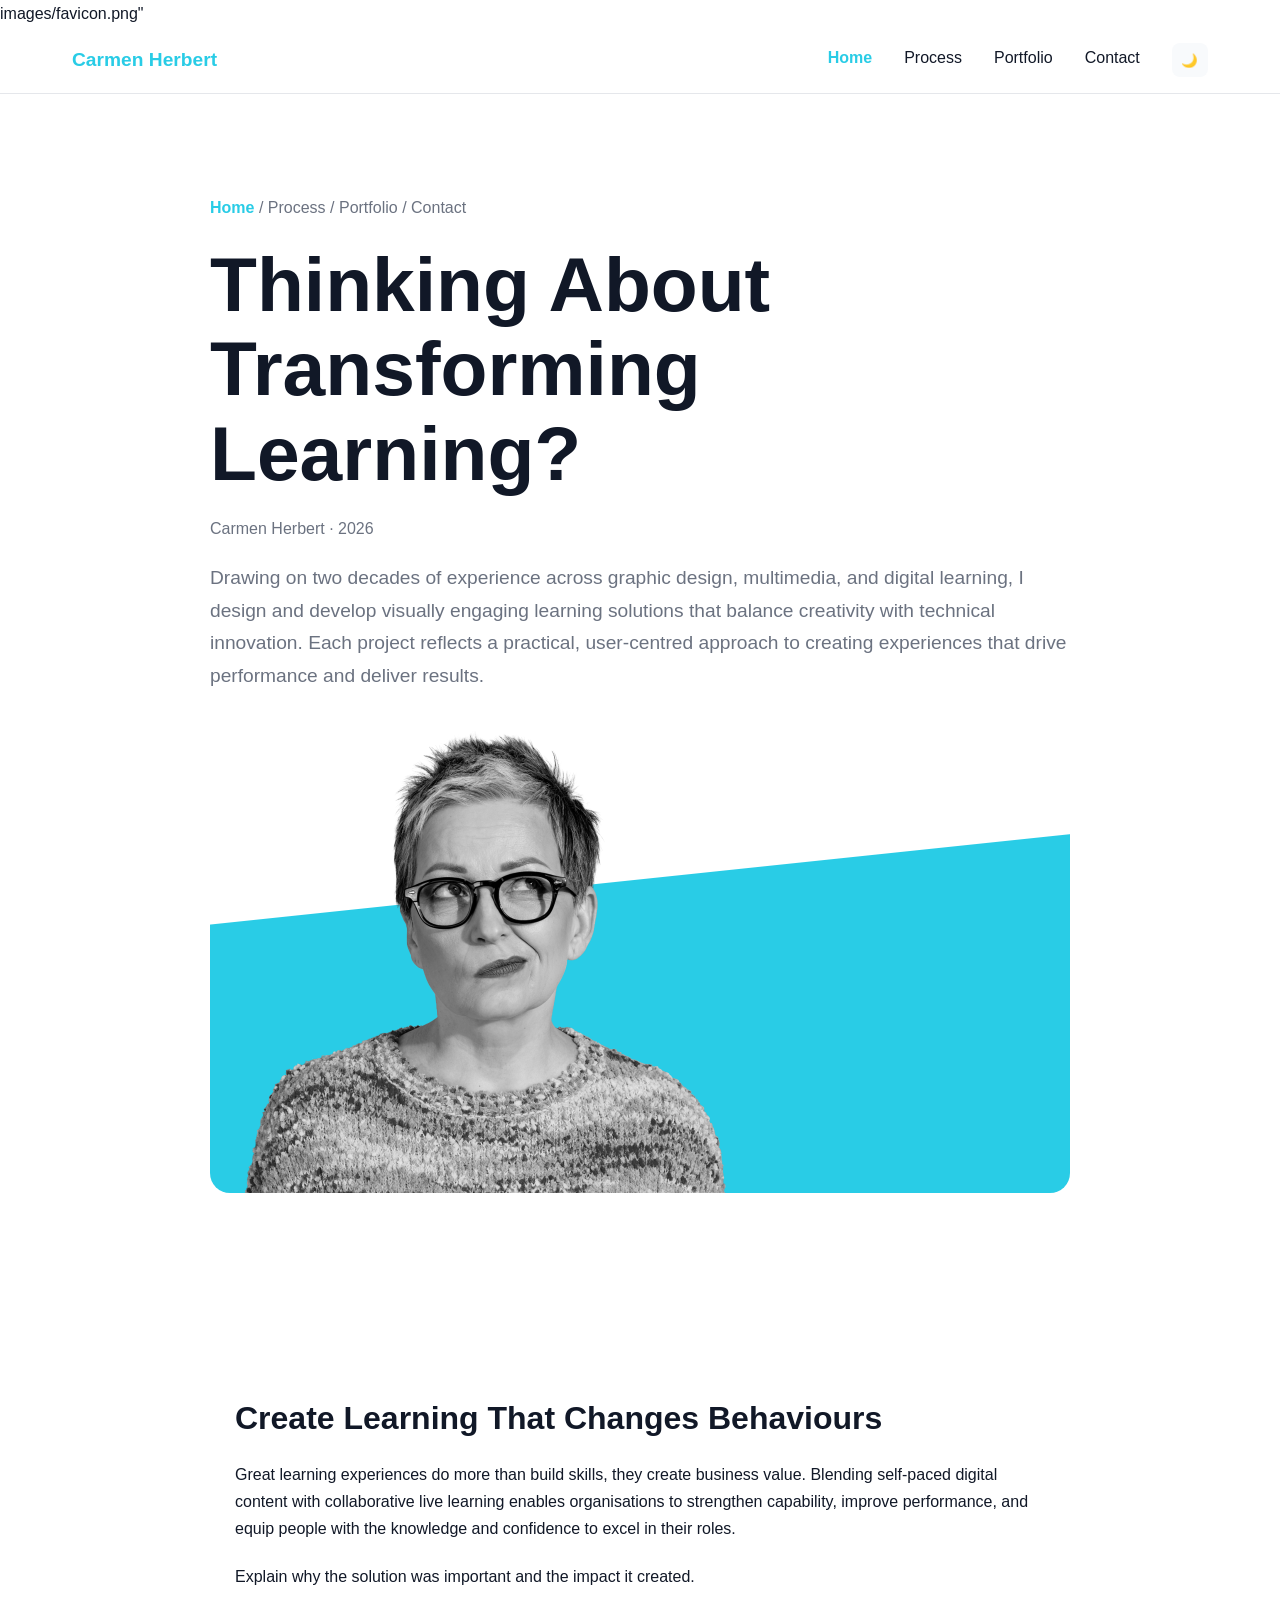
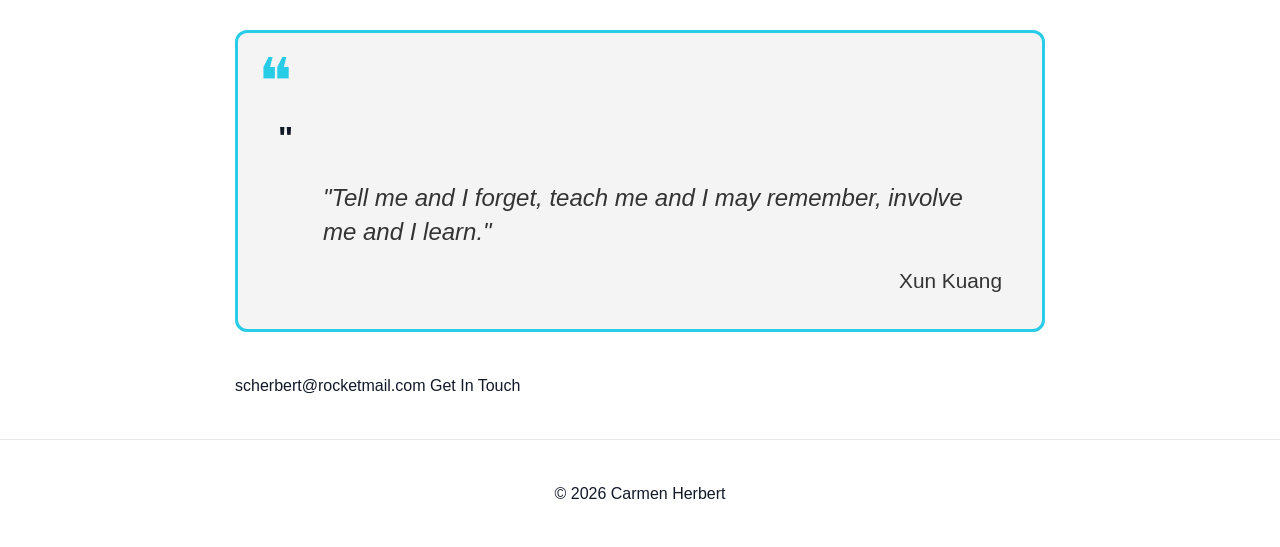
==== commit c76ee066: "Update index.html" ====
--- a/index.html
+++ b/index.html
@@ -209,10 +209,39 @@
 }
 
 .callout{
-    background:var(--card);
-    padding:30px;
-    border-radius:20px;
+    background:#f4f4f4;
+    border:3px solid #29cce6;
+    border-radius:12px;
+    padding:30px 40px;
     margin:40px 0;
+    position:relative;
+}
+
+.callout::before{
+    content:"❝";
+    position:absolute;
+    top:18px;
+    left:20px;
+    font-size:4rem;
+    line-height:1;
+    color:#29cce6;
+    font-family:Georgia, serif;
+}
+
+.callout p:first-of-type{
+    margin-left:45px;
+    margin-bottom:15px;
+    font-size:1.5rem;
+    font-style:italic;
+    color:#333;
+    line-height:1.4;
+}
+
+.callout p:last-of-type{
+    text-align:right;
+    margin-bottom:0;
+    font-size:1.3rem;
+    color:#333;
 }
 .portfolio-slider::before,
 .portfolio-slider::after {
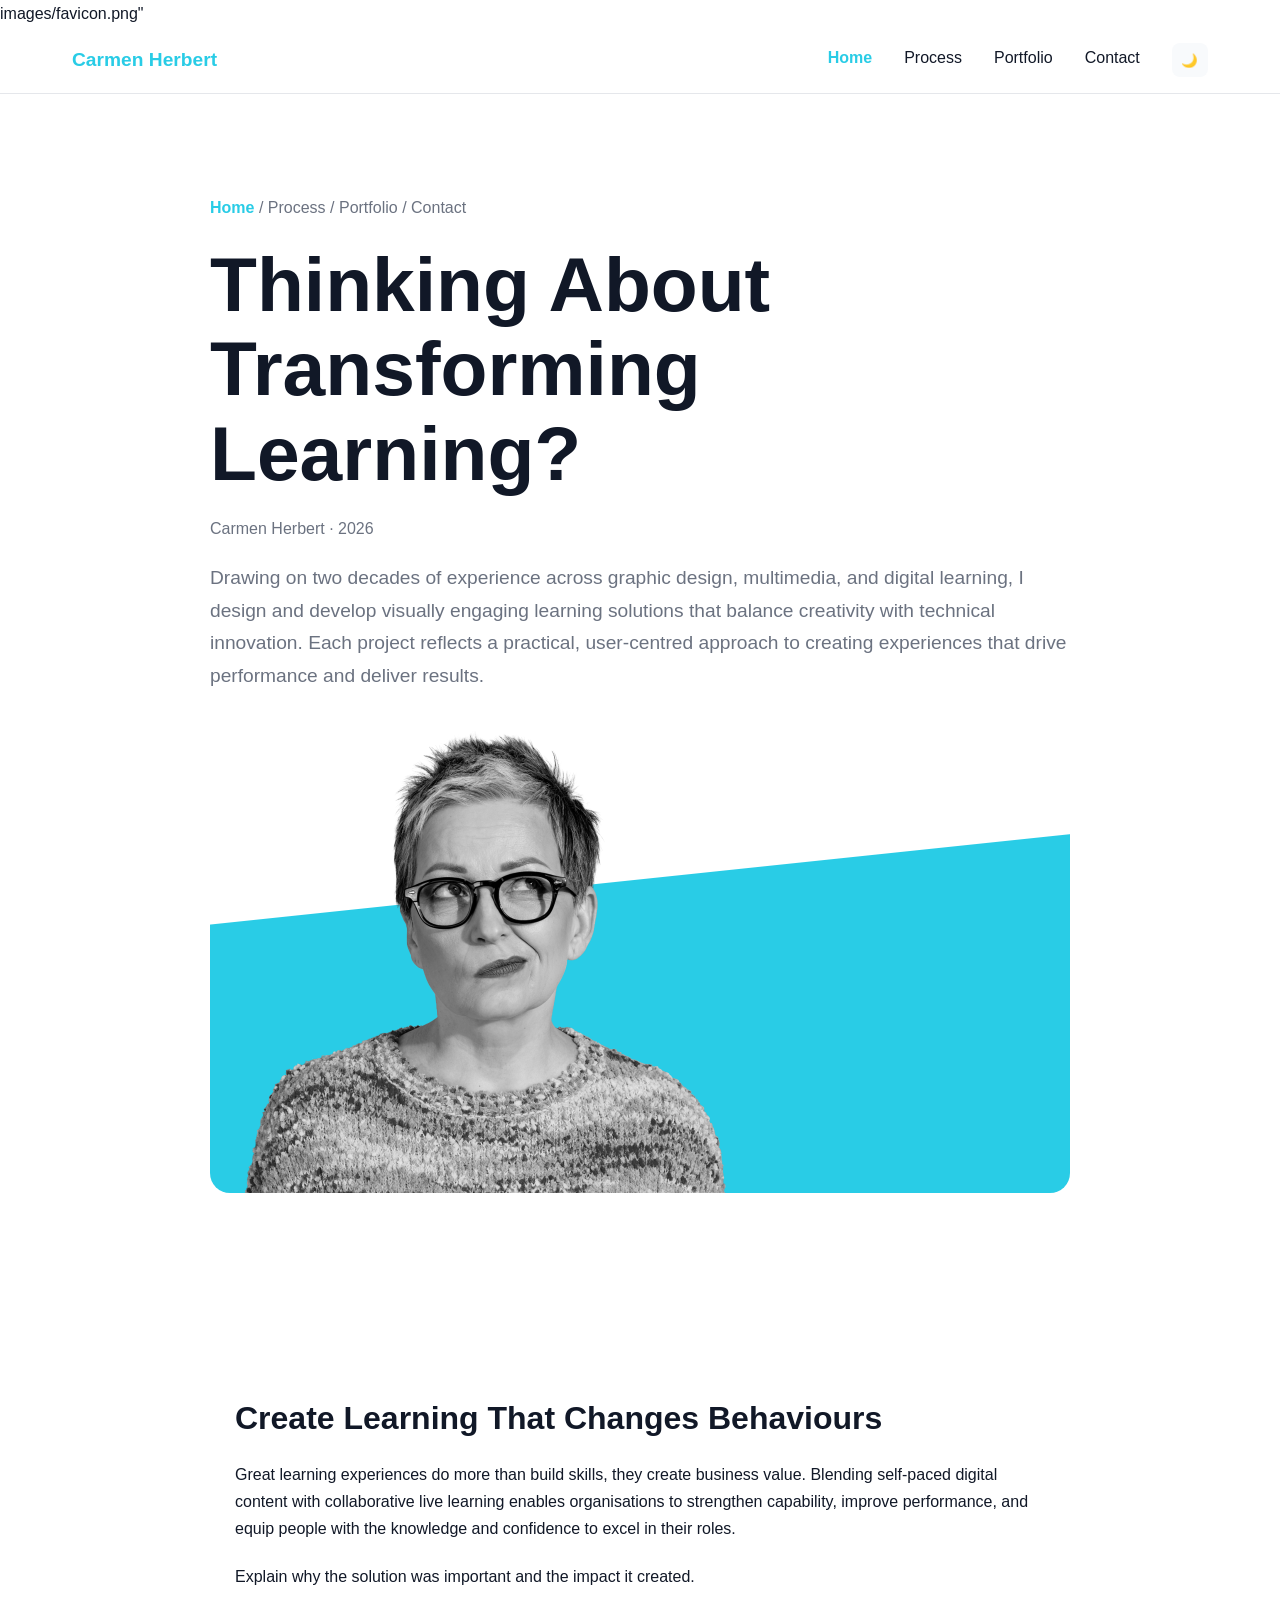
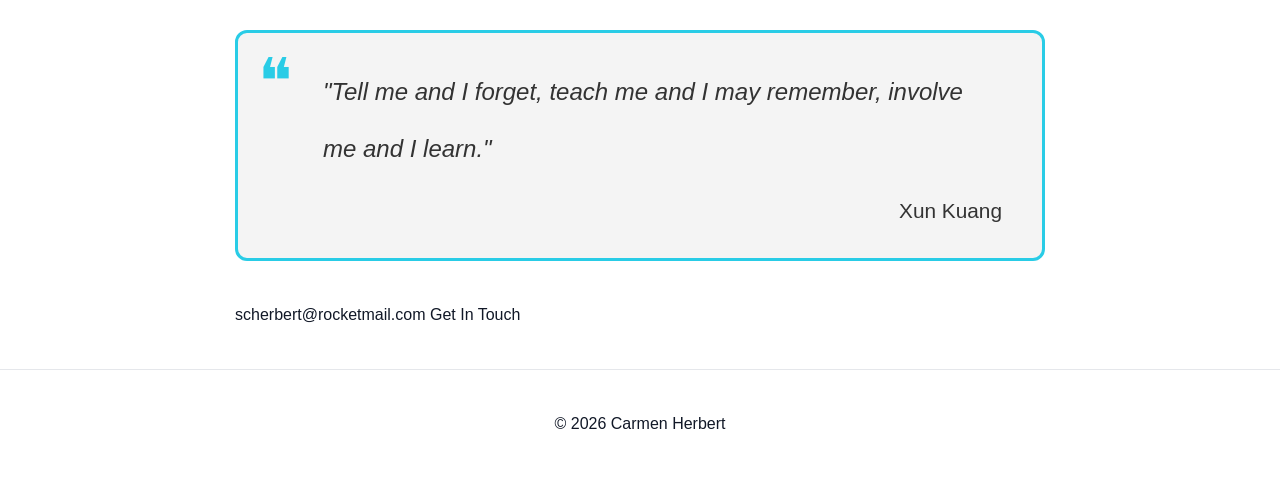
==== commit 0094fe68: "Update index.html" ====
--- a/index.html
+++ b/index.html
@@ -234,7 +234,7 @@
     font-size:1.5rem;
     font-style:italic;
     color:#333;
-    line-height:1.4;
+    line-height:2.4;
 }
 
 .callout p:last-of-type{
@@ -553,8 +553,6 @@
 
 <div class="callout">
 
-<h2>"</h2>
-
 <p>
 "Tell me and I forget, teach me and I may remember, involve me and I learn."
 </p>
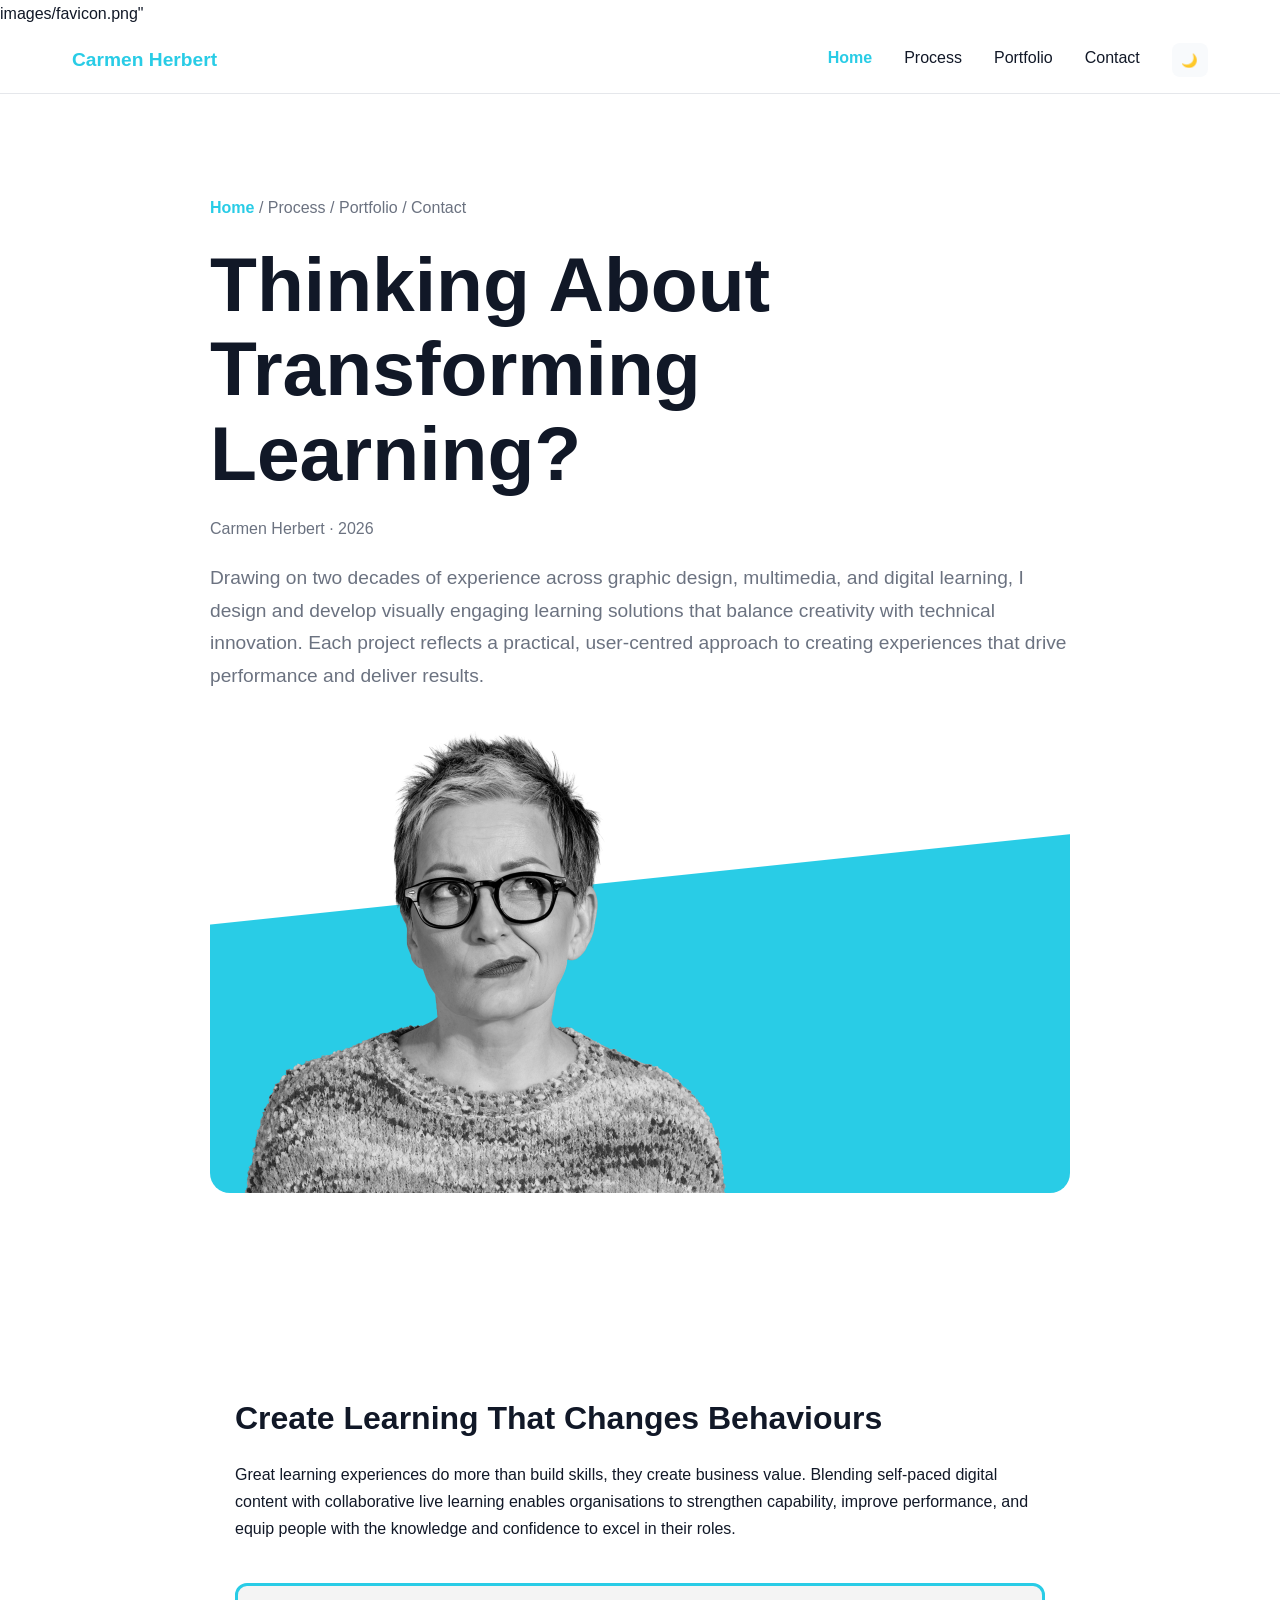
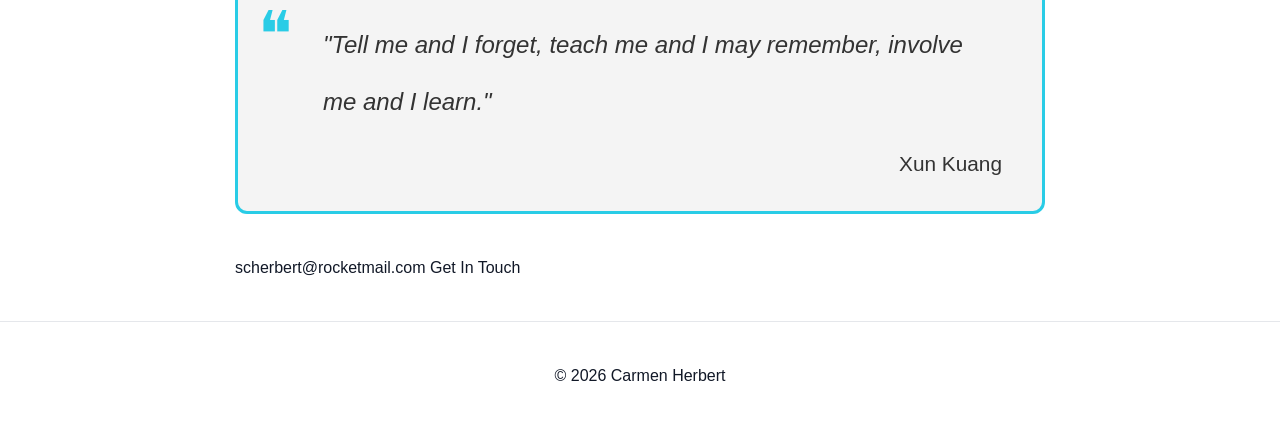
==== commit 177f1615: "Update index.html" ====
--- a/index.html
+++ b/index.html
@@ -547,9 +547,6 @@
 Great learning experiences do more than build skills, they create business value. Blending self-paced digital content with collaborative live learning enables organisations to strengthen capability, improve performance, and equip people with the knowledge and confidence to excel in their roles.
 </p>
 
-<p>
-Explain why the solution was important and the impact it created.
-</p>
 
 <div class="callout">
 
